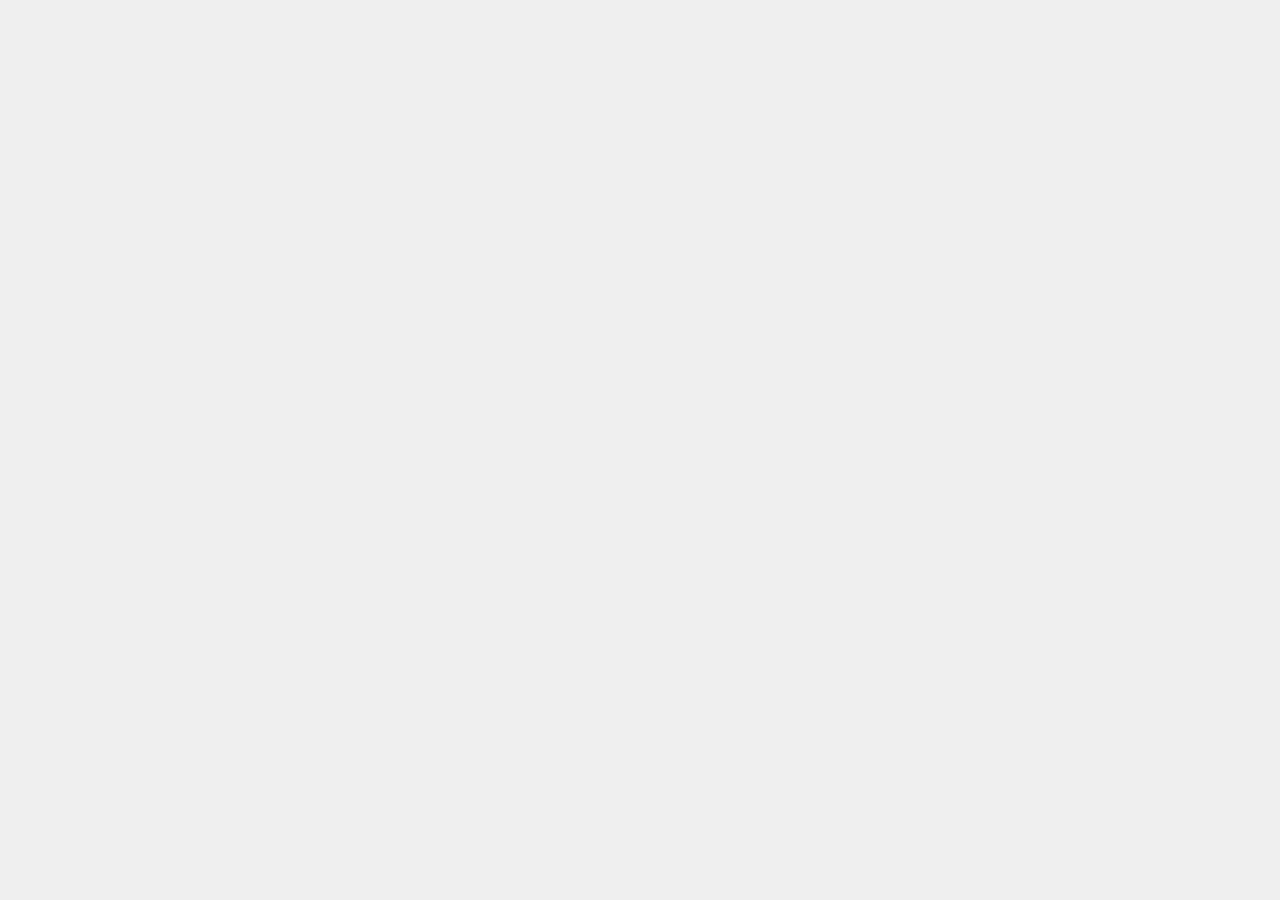
==== anota-ai/index.html @ 64b426fc "adding anota-ai project generated" ====
<!doctype html>
<html lang="en" data-critters-container>
<head>
  <meta charset="utf-8">
  <title>Anota AI</title>
  <base href="/">
  <meta name="viewport" content="width=device-width, initial-scale=1">
  <link rel="icon" type="image/x-icon" href="assets/favicon.png">
<style>body{margin:0;background-color:#efefef}</style><link rel="stylesheet" href="styles-YV76KB2Z.css" media="print" onload="this.media='all'"><noscript><link rel="stylesheet" href="styles-YV76KB2Z.css"></noscript></head>
<body>
  <app-root></app-root>
<link rel="modulepreload" href="chunk-BA7D6YLB.js"><script src="polyfills-SCHOHYNV.js" type="module"></script><script src="main-HVSRFCQB.js" type="module"></script></body>
</html>
---- anota-ai/styles-YV76KB2Z.css ----
body{margin:0;background-color:#efefef}
---- anota-ai/styles-YV76KB2Z.css ----
body{margin:0;background-color:#efefef}
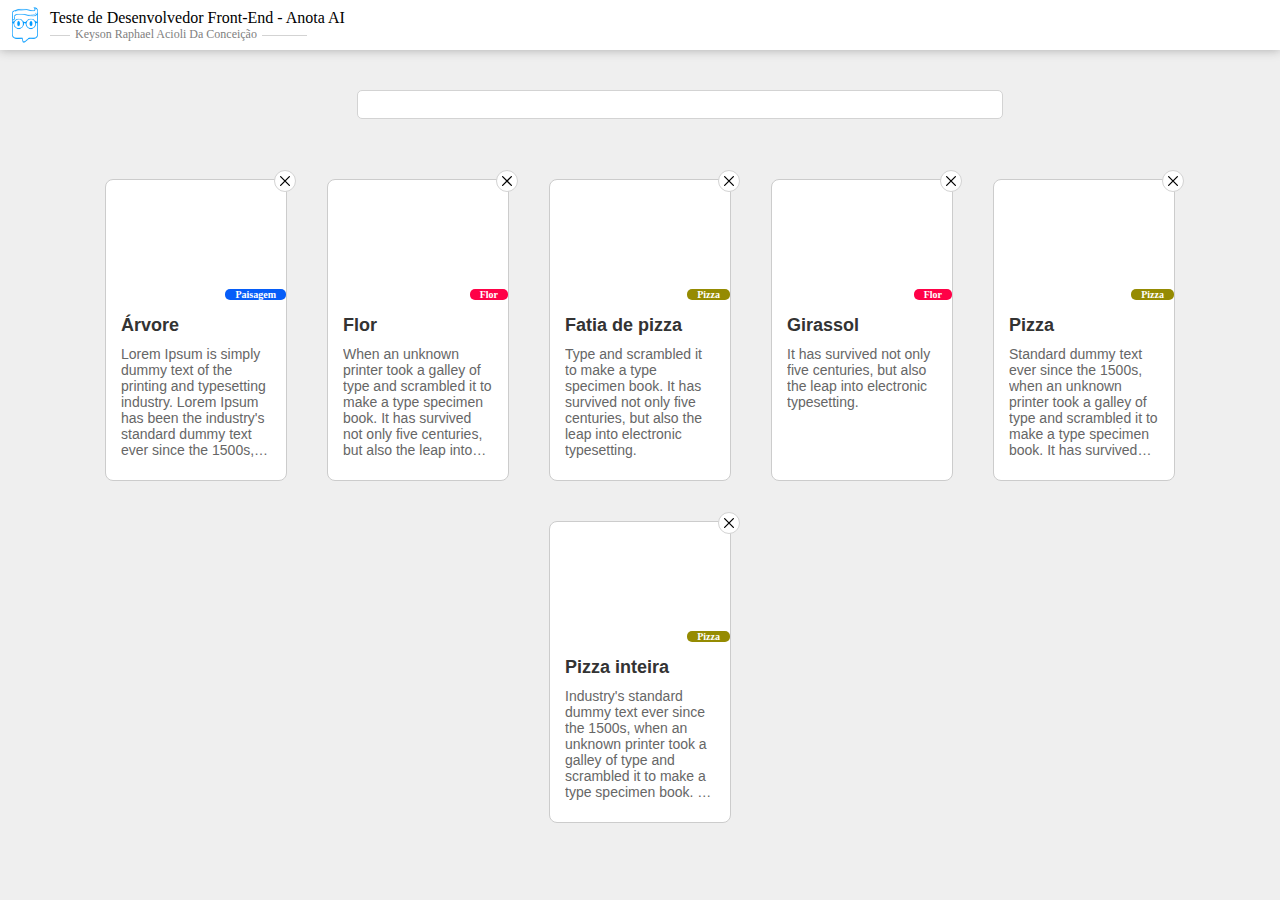
==== commit 7d018013: "changing base href" ====
--- a/anota-ai/index.html
+++ b/anota-ai/index.html
@@ -3,7 +3,7 @@
 <head>
   <meta charset="utf-8">
   <title>Anota AI</title>
-  <base href="/">
+  <base href="/anota-ai/">
   <meta name="viewport" content="width=device-width, initial-scale=1">
   <link rel="icon" type="image/x-icon" href="assets/favicon.png">
 <style>body{margin:0;background-color:#efefef}</style><link rel="stylesheet" href="styles-YV76KB2Z.css" media="print" onload="this.media='all'"><noscript><link rel="stylesheet" href="styles-YV76KB2Z.css"></noscript></head>
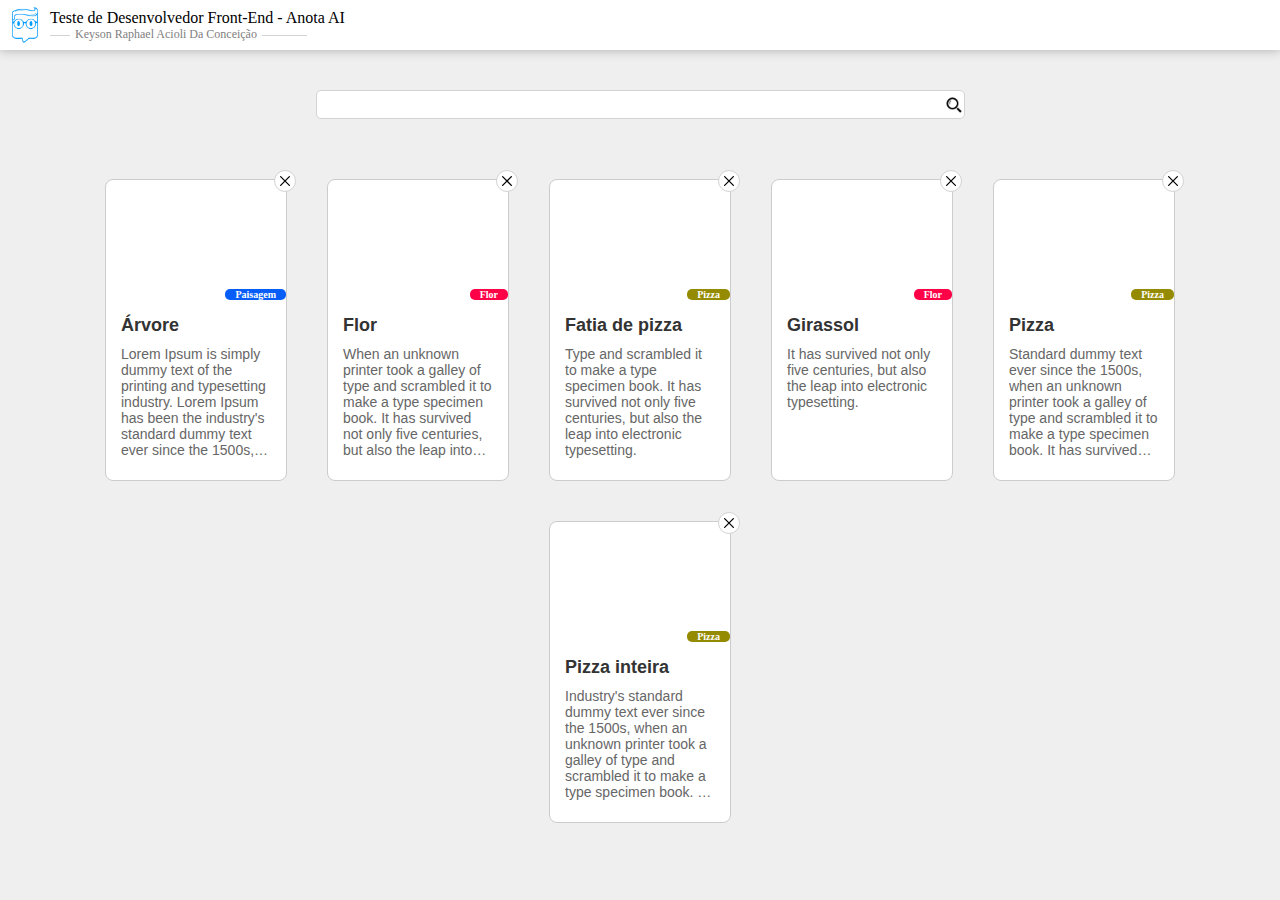
==== commit 59336776: "trying changing base href" ====
--- a/anota-ai/index.html
+++ b/anota-ai/index.html
@@ -9,5 +9,5 @@
 <style>body{margin:0;background-color:#efefef}</style><link rel="stylesheet" href="styles-YV76KB2Z.css" media="print" onload="this.media='all'"><noscript><link rel="stylesheet" href="styles-YV76KB2Z.css"></noscript></head>
 <body>
   <app-root></app-root>
-<link rel="modulepreload" href="chunk-BA7D6YLB.js"><script src="polyfills-SCHOHYNV.js" type="module"></script><script src="main-HVSRFCQB.js" type="module"></script></body>
+<link rel="modulepreload" href="chunk-BA7D6YLB.js"><script src="polyfills-SCHOHYNV.js" type="module"></script><script src="main-ZX5FWMVV.js" type="module"></script></body>
 </html>
